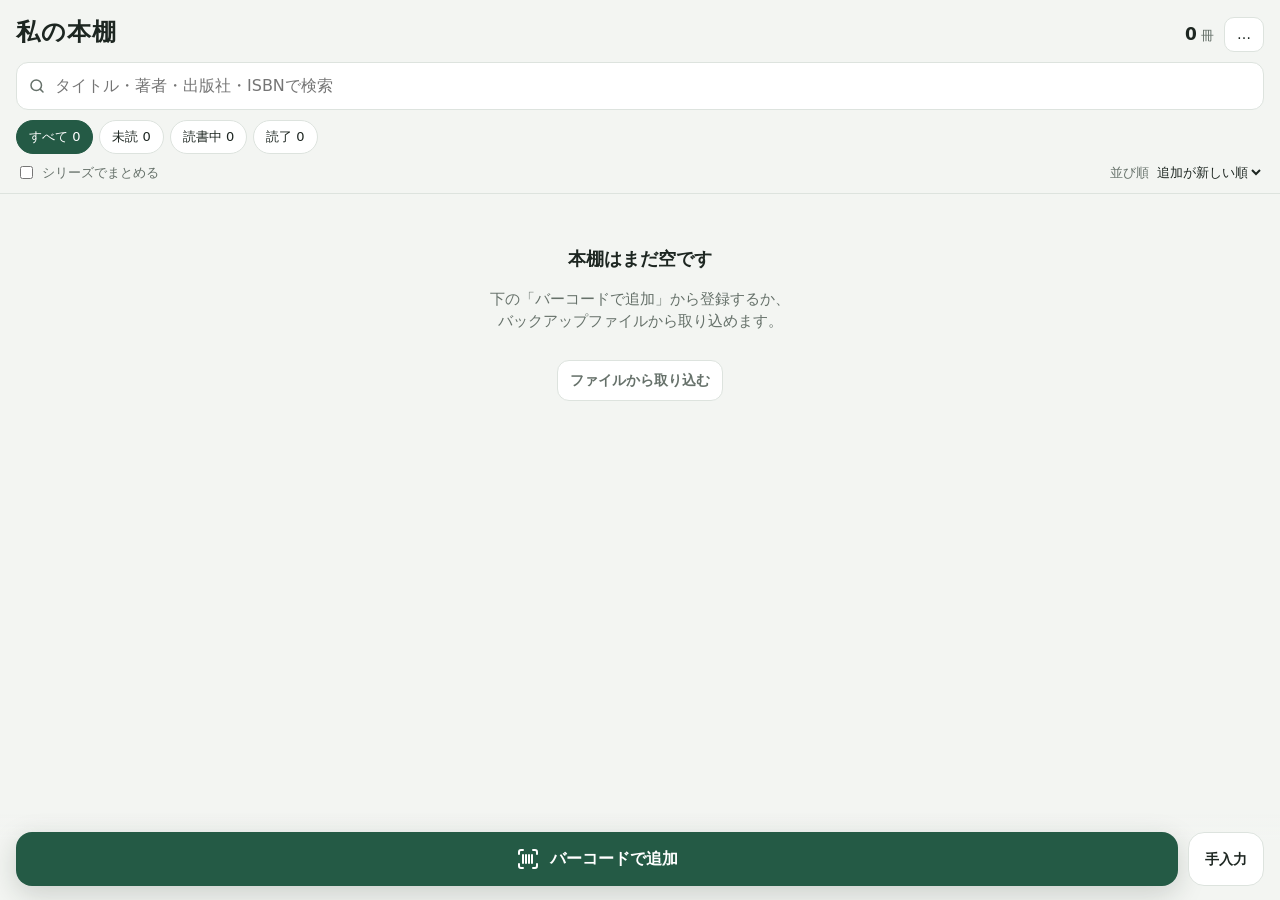
==== index.html @ 82bb4386 "蔵書管理アプリ「私の本棚」を追加 バーコード読み取り（カメラ・写真）、openBD/Google Booksでの書誌取得、 検索・絞り込み・シリーズ表示、JSON/CSVのバックアップ、オフライン対応" ====
<!doctype html>
<html lang="ja">
<head>
<meta charset="utf-8">
<meta name="viewport" content="width=device-width,initial-scale=1,viewport-fit=cover">
<title>私の本棚</title>
<meta name="theme-color" content="#f3f5f2" media="(prefers-color-scheme: light)">
<meta name="theme-color" content="#121815" media="(prefers-color-scheme: dark)">
<meta name="apple-mobile-web-app-capable" content="yes">
<meta name="mobile-web-app-capable" content="yes">
<meta name="apple-mobile-web-app-title" content="本棚">
<meta name="apple-mobile-web-app-status-bar-style" content="default">
<link rel="manifest" href="manifest.webmanifest">
<link rel="icon" href="icon-192.png">
<link rel="apple-touch-icon" href="apple-touch-icon.png">
<link rel="stylesheet" href="style.css">
</head>
<body>
<header class="wrap">
  <div class="top">
    <h1>私の本棚</h1>
    <div class="top-r">
      <span class="count" id="count"><b>0</b> 冊</span>
      <button class="iconbtn" id="menuBtn" aria-label="メニュー">…</button>
    </div>
  </div>
  <div class="search">
    <svg viewBox="0 0 24 24" fill="none" stroke-width="2" stroke-linecap="round"><circle cx="11" cy="11" r="7"/><path d="m20 20-3.5-3.5"/></svg>
    <input id="q" type="search" placeholder="タイトル・著者・出版社・ISBNで検索" autocomplete="off">
  </div>
  <div class="chips" id="chips" role="group" aria-label="読書状況で絞り込み"></div>
  <div class="tools">
    <label class="toggle"><input type="checkbox" id="groupToggle"> シリーズでまとめる</label>
    <label>並び順 <select id="sort">
      <option value="added">追加が新しい順</option>
      <option value="title">タイトル順</option>
      <option value="author">著者順</option>
      <option value="publisher">出版社順</option>
    </select></label>
  </div>
</header>

<main class="wrap">
  <ul class="list" id="list"></ul>
  <div class="empty" id="empty" hidden></div>
</main>

<div class="dock"><div class="wrap in">
  <button class="scan" id="scanBtn">
    <svg viewBox="0 0 24 24" fill="none" stroke-width="2" stroke-linecap="round"><path d="M3 7V5a2 2 0 0 1 2-2h2M17 3h2a2 2 0 0 1 2 2v2M21 17v2a2 2 0 0 1-2 2h-2M7 21H5a2 2 0 0 1-2-2v-2"/><path d="M7 8v8M10 8v8M13 8v8M16 8v8"/></svg>
    バーコードで追加
  </button>
  <button class="manual" id="manualBtn">手入力</button>
</div></div>

<!-- camera scanner -->
<section class="scanner" id="scanner" hidden aria-label="バーコード読み取り">
  <video id="video" playsinline muted></video>
  <div class="frame"><div class="box"><i class="laser"></i></div><p id="scanHint">裏表紙の上側のバーコード（978…）を枠に合わせてください</p></div>
  <div class="scan-top">
    <button class="pillbtn" id="scanClose">閉じる</button>
    <span class="scan-count" id="scanCount"></span>
    <button class="pillbtn" id="scanPhoto">写真から</button>
  </div>
  <div class="scan-card" id="scanCard" hidden></div>
</section>

<input type="file" id="photoInput" accept="image/*" capture="environment" hidden>
<input type="file" id="importInput" accept=".json,.csv,application/json,text/csv" hidden>

<div class="veil" id="veil" hidden></div>
<section class="sheet wrap" id="sheet" hidden role="dialog" aria-modal="true"></section>
<div class="toast" id="toast" hidden></div>
<div class="busy" id="busy" hidden><div id="busyText">読み込み中…</div></div>

<script src="zxing.min.js"></script>
<script src="app.js"></script>
</body>
</html>
---- style.css ----
/* 私の本棚 — one-column phone app: sticky shelf header, list of spines, scan bar at the thumb */
:root{
  --bg:#f3f5f2; --surface:#ffffff; --ink:#1d2621; --muted:#66716a; --line:#dde3de;
  --cloth:#245a45; --cloth-ink:#ffffff; --cloth-soft:#e2ede7;
  --unread:#7b8580; --unread-bg:#eceeed;
  --reading:#a4600e; --reading-bg:#fbefdc;
  --done:#2f7a52; --done-bg:#e1f1e7;
  --danger:#b3261e; --shadow:0 8px 28px rgba(20,40,30,.18);
  --f-body:"Hiragino Sans","Hiragino Kaku Gothic ProN","Noto Sans JP","Yu Gothic UI",system-ui,sans-serif;
  --f-display:"Hiragino Mincho ProN","Yu Mincho","Noto Serif JP",serif;
  color-scheme:light;
}
@media (prefers-color-scheme:dark){:root{
  --bg:#121815; --surface:#1a221e; --ink:#e6ece8; --muted:#97a39c; --line:#2b3530;
  --cloth:#5fb48b; --cloth-ink:#0e1a14; --cloth-soft:#1f3329;
  --unread:#a2aca6; --unread-bg:#262e2a; --reading:#f0b45e; --reading-bg:#3a2c17;
  --done:#6fcf98; --done-bg:#1a3426; --danger:#ff8a80; --shadow:0 8px 28px rgba(0,0,0,.5); color-scheme:dark}}
*{box-sizing:border-box}
[hidden]{display:none!important}
html,body{background:var(--bg);margin:0}
:root{padding-top:env(safe-area-inset-top,0px)}
body{color:var(--ink);font-family:var(--f-body);font-size:15px;line-height:1.5;-webkit-tap-highlight-color:transparent;-webkit-text-size-adjust:100%}
body::before{content:"";position:fixed;inset:0 0 auto;height:env(safe-area-inset-top,0px);z-index:20;background:var(--bg)}
button,input,select,textarea{font:inherit;color:inherit}
button{cursor:pointer}
img{max-width:100%}
:focus-visible{outline:2px solid var(--cloth);outline-offset:2px}
.wrap{padding-left:max(16px,env(safe-area-inset-left,0px));padding-right:max(16px,env(safe-area-inset-right,0px))}

header{position:sticky;top:env(safe-area-inset-top,0px);z-index:10;background:var(--bg);padding-block:14px 10px;border-bottom:1px solid var(--line)}
.top{display:flex;align-items:baseline;justify-content:space-between;gap:12px}
.top-r{display:flex;gap:10px;align-items:center}
h1{font-family:var(--f-display);font-size:24px;margin:0;letter-spacing:.04em}
.count{color:var(--muted);font-size:13px;font-variant-numeric:tabular-nums}
.count b{color:var(--ink);font-size:17px}
.iconbtn{border:1px solid var(--line);background:var(--surface);border-radius:10px;padding:6px 12px;font-size:14px}
.search{margin-top:10px;position:relative}
.search input{width:100%;border:1px solid var(--line);background:var(--surface);border-radius:12px;padding:11px 14px 11px 38px;font-size:16px;-webkit-appearance:none}
.search svg{position:absolute;left:12px;top:50%;transform:translateY(-50%);width:18px;height:18px;stroke:var(--muted)}
.chips{display:flex;gap:6px;margin-top:10px;overflow-x:auto;scrollbar-width:none}
.chips::-webkit-scrollbar{display:none}
.chip{flex:none;border:1px solid var(--line);background:var(--surface);border-radius:999px;padding:6px 12px;font-size:13px;font-variant-numeric:tabular-nums;white-space:nowrap}
.chip[aria-pressed="true"]{background:var(--cloth);border-color:var(--cloth);color:var(--cloth-ink)}
.tools{display:flex;gap:8px;align-items:center;justify-content:space-between;margin-top:8px;font-size:13px;color:var(--muted)}
.tools select{border:none;background:transparent;color:var(--ink);font-size:13px;padding:2px 0}
.toggle{display:flex;align-items:center;gap:6px}

main{padding-block:4px calc(110px + env(safe-area-inset-bottom,0px))}
.list{list-style:none;margin:0;padding:0}
.row{display:flex;gap:12px;align-items:center;padding:10px 0;border:0;border-bottom:1px solid var(--line);width:100%;background:none;text-align:left}
.spine{flex:none;width:6px;align-self:stretch;border-radius:3px;background:var(--unread)}
.spine.s-読書中{background:var(--reading)} .spine.s-読了{background:var(--done)}
.cover{flex:none;width:38px;height:54px;border-radius:3px;object-fit:cover;background:var(--unread-bg);box-shadow:0 1px 3px rgba(0,0,0,.2)}
.row .main{flex:1;min-width:0}
.row .t{font-weight:600;line-height:1.35;overflow:hidden;display:-webkit-box;-webkit-line-clamp:2;-webkit-box-orient:vertical}
.row .a{color:var(--muted);font-size:12.5px;white-space:nowrap;overflow:hidden;text-overflow:ellipsis;margin-top:2px}
.pill{flex:none;font-size:11.5px;border-radius:999px;padding:3px 9px;font-weight:600;background:var(--unread-bg);color:var(--unread)}
.pill.s-読書中{background:var(--reading-bg);color:var(--reading)} .pill.s-読了{background:var(--done-bg);color:var(--done)}
.series-meta{flex:none;text-align:right;font-size:12px;color:var(--muted);font-variant-numeric:tabular-nums;line-height:1.3}
.series-meta b{display:block;color:var(--ink);font-size:14px}
.bar{height:4px;border-radius:2px;background:var(--unread-bg);margin-top:6px;overflow:hidden;display:flex}
.bar i{display:block;height:100%}
.empty{padding:48px 8px;text-align:center;color:var(--muted)}
.empty h2{font-family:var(--f-display);color:var(--ink);font-size:18px;margin:0 0 6px}
.empty .btn{margin-top:12px}

.dock{position:fixed;left:0;right:0;bottom:0;z-index:15;background:linear-gradient(to top,var(--bg) 70%,transparent);padding-top:18px;padding-bottom:calc(14px + env(safe-area-inset-bottom,0px))}
.dock .in{display:flex;gap:10px}
.scan{flex:1;display:flex;align-items:center;justify-content:center;gap:10px;border:0;border-radius:16px;background:var(--cloth);color:var(--cloth-ink);font-weight:700;font-size:16px;padding:15px;box-shadow:var(--shadow)}
.scan svg{width:24px;height:24px;stroke:currentColor}
.manual{border:1px solid var(--line);background:var(--surface);border-radius:16px;padding:0 16px;font-size:14px;font-weight:600}

/* scanner */
.scanner{position:fixed;inset:0;z-index:60;background:#000;color:#fff}
.scanner video{position:absolute;inset:0;width:100%;height:100%;object-fit:cover}
.frame{position:absolute;inset:0;display:flex;flex-direction:column;align-items:center;justify-content:center;gap:16px;pointer-events:none}
.box{width:min(82vw,360px);height:min(34vw,150px);border:3px solid rgba(255,255,255,.9);border-radius:14px;box-shadow:0 0 0 100vmax rgba(0,0,0,.45);position:relative;overflow:hidden}
.laser{position:absolute;left:8px;right:8px;top:50%;height:2px;background:#5fe0a0;box-shadow:0 0 8px #5fe0a0}
.frame p{margin:0;font-size:14px;text-align:center;max-width:300px;padding:0 16px;text-shadow:0 1px 3px #000}
.scan-top{position:absolute;left:0;right:0;top:0;display:flex;justify-content:space-between;align-items:center;padding:calc(12px + env(safe-area-inset-top,0px)) max(16px,env(safe-area-inset-right,0px)) 12px max(16px,env(safe-area-inset-left,0px))}
.pillbtn{border:0;border-radius:999px;background:rgba(0,0,0,.55);color:#fff;padding:9px 16px;font-size:14px;font-weight:600;backdrop-filter:blur(6px)}
.scan-count{font-size:13px;background:rgba(0,0,0,.55);border-radius:999px;padding:4px 10px}
.scan-count:empty{display:none}
.scan-card{position:absolute;left:0;right:0;bottom:0;background:var(--surface);color:var(--ink);border-radius:20px 20px 0 0;padding:16px max(16px,env(safe-area-inset-right,0px)) calc(16px + env(safe-area-inset-bottom,0px)) max(16px,env(safe-area-inset-left,0px));box-shadow:var(--shadow)}
.sc-book{display:flex;gap:12px;align-items:flex-start}
.sc-book img{width:56px;height:80px;object-fit:cover;border-radius:4px;flex:none;background:var(--unread-bg)}
.sc-book .t{font-weight:700;font-size:16px;line-height:1.35}
.sc-book .a{color:var(--muted);font-size:13px;margin-top:2px}
.sc-msg{font-size:13px;margin:0 0 10px;padding:8px 10px;border-radius:10px;background:var(--cloth-soft)}
.sc-msg.warn{background:var(--reading-bg)}
.sc-status{display:grid;grid-template-columns:repeat(3,1fr);gap:6px;margin-top:12px}

/* sheet */
.veil{position:fixed;inset:0;background:rgba(10,20,15,.45);z-index:30}
.sheet{position:fixed;left:0;right:0;bottom:0;z-index:31;background:var(--surface);border-radius:20px 20px 0 0;max-height:92%;overflow-y:auto;-webkit-overflow-scrolling:touch;box-shadow:var(--shadow);padding-block:10px calc(20px + env(safe-area-inset-bottom,0px))}
@media (min-width:640px){.sheet{left:50%;right:auto;width:600px;transform:translateX(-50%)}}
.grip{width:40px;height:4px;border-radius:2px;background:var(--line);margin:0 auto 10px}
.sheet h2{font-family:var(--f-display);font-size:19px;margin:4px 0 2px;line-height:1.4;text-wrap:balance}
.sheet .sub{color:var(--muted);font-size:13px;margin:0 0 12px}
.head{display:flex;gap:12px;align-items:flex-start}
.head img{width:60px;height:86px;object-fit:cover;border-radius:4px;flex:none;box-shadow:0 1px 4px rgba(0,0,0,.25)}
.head .main{min-width:0}
.notice{border-radius:12px;padding:10px 12px;font-size:13.5px;margin:0 0 12px;background:var(--cloth-soft);color:var(--ink)}
.notice.warn{background:var(--reading-bg)}
.seg{display:grid;grid-template-columns:repeat(3,1fr);gap:6px;margin:4px 0 14px}
.seg button,.sc-status button{border:1px solid var(--line);background:var(--surface);border-radius:12px;padding:10px 4px;font-weight:600}
.seg button[aria-pressed="true"].s-未読,.sc-status button.s-未読{background:var(--unread-bg);border-color:var(--unread);color:var(--ink)}
.seg button[aria-pressed="true"].s-読書中,.sc-status button.s-読書中{background:var(--reading-bg);border-color:var(--reading);color:var(--reading)}
.seg button[aria-pressed="true"].s-読了,.sc-status button.s-読了{background:var(--done-bg);border-color:var(--done);color:var(--done)}
.form{display:grid;grid-template-columns:1fr 1fr;gap:10px}
.f{display:flex;flex-direction:column;gap:4px;min-width:0}
.f.full{grid-column:1/-1}
.f label{font-size:12px;color:var(--muted);letter-spacing:.02em}
.f input,.f textarea{border:1px solid var(--line);background:var(--bg);border-radius:10px;padding:10px 12px;font-size:16px;width:100%;-webkit-appearance:none}
.f textarea{min-height:76px;resize:vertical}
.hint{font-size:12px;color:var(--muted)}
.btn{border:1px solid var(--line);background:var(--surface);border-radius:12px;padding:9px 12px;font-size:14px;font-weight:600}
.actions{display:flex;gap:8px;margin-top:16px}
.btn.primary{flex:1;background:var(--cloth);border-color:var(--cloth);color:var(--cloth-ink);padding:13px;font-size:15px}
.btn.danger{color:var(--danger)}
.btn.danger-fill{flex:1;background:var(--danger);border-color:var(--danger);color:#fff;padding:13px}
.btn:disabled{opacity:.5}
.menu{display:flex;flex-direction:column;gap:8px}
.menu .btn{text-align:left;padding:13px 14px}
.menu h3{font-size:12px;color:var(--muted);margin:10px 0 0;letter-spacing:.04em;font-weight:600}
.toast{position:fixed;left:50%;transform:translateX(-50%);bottom:calc(92px + env(safe-area-inset-bottom,0px));z-index:70;background:var(--ink);color:var(--bg);padding:10px 16px;border-radius:12px;font-size:14px;max-width:calc(100% - 32px);box-shadow:var(--shadow)}
.busy{position:fixed;inset:0;z-index:80;display:flex;align-items:center;justify-content:center;background:rgba(10,20,15,.5)}
.busy div{background:var(--surface);border-radius:16px;padding:18px 22px;font-weight:600}
@media (prefers-reduced-motion:no-preference){
  .sheet{animation:up .22s ease-out}@keyframes up{from{transform:translateY(30px);opacity:.6}}
  .laser{animation:sweep 1.6s ease-in-out infinite alternate}@keyframes sweep{from{top:18%}to{top:82%}}
}
@media (prefers-reduced-motion:no-preference) and (min-width:640px){.sheet{animation:none}}
.scanner:not([hidden]) ~ .toast{bottom:auto;top:calc(64px + env(safe-area-inset-top,0px))}
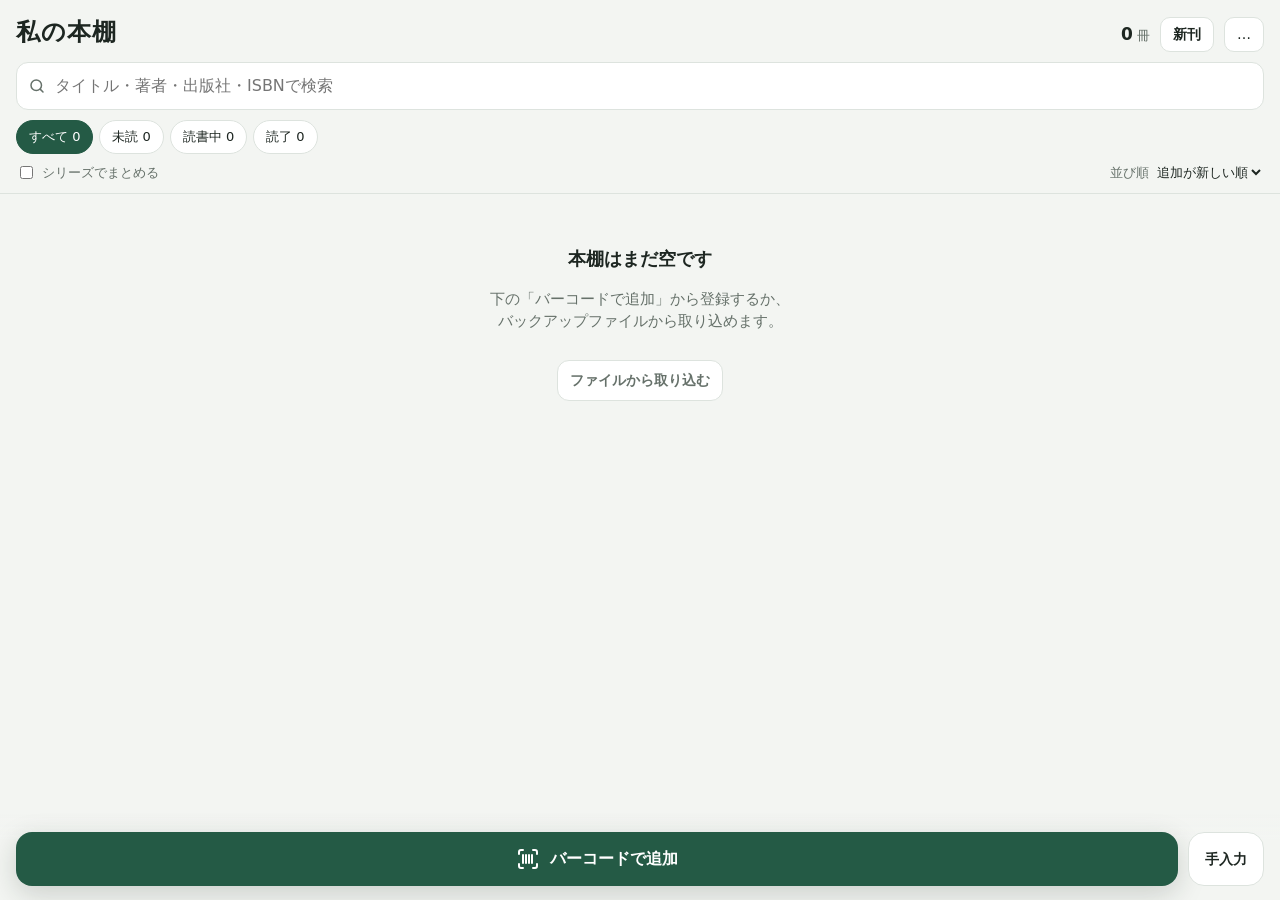
==== commit 7da76c7f: "新刊チェックページを追加 本棚の作家の新刊・発売予定を国立国会図書館サーチで調べ、 持っていない本を発売予定・今月・最近に分けて表示する。  Co-Authored-By: Claude Opus 5" ====
--- a/index.html
+++ b/index.html
@@ -21,6 +21,7 @@
     <h1>私の本棚</h1>
     <div class="top-r">
       <span class="count" id="count"><b>0</b> 冊</span>
+      <a class="headlink" href="shinkan.html">新刊</a>
       <button class="iconbtn" id="menuBtn" aria-label="メニュー">…</button>
     </div>
   </div>
--- a/style.css
+++ b/style.css
@@ -132,3 +132,40 @@
 }
 @media (prefers-reduced-motion:no-preference) and (min-width:640px){.sheet{animation:none}}
 .scanner:not([hidden]) ~ .toast{bottom:auto;top:calc(64px + env(safe-area-inset-top,0px))}
+
+/* ---------- 新刊チェック ---------- */
+.headlink{border:1px solid var(--line);background:var(--surface);border-radius:10px;padding:6px 12px;font-size:14px;color:var(--ink);text-decoration:none;font-weight:600}
+.back{color:var(--cloth);text-decoration:none;font-family:var(--f-body);font-weight:400;margin-right:6px;font-size:28px;line-height:1;position:relative;top:1px}
+.iconbtn b{color:var(--cloth)}
+.linkbtn{border:0;background:none;color:var(--cloth);font-weight:600;font-size:13px;padding:2px 0}
+.progress{margin-top:10px}
+.ptext{display:flex;justify-content:space-between;gap:8px;font-size:12.5px;color:var(--muted)}
+.ptext span{min-width:0;overflow:hidden;text-overflow:ellipsis;white-space:nowrap}
+.pbar{height:4px;background:var(--line);border-radius:2px;margin-top:5px;overflow:hidden}
+.pbar i{display:block;height:100%;width:0;background:var(--cloth);transition:width .3s}
+.shk-main{padding-bottom:calc(32px + env(safe-area-inset-bottom,0px))}
+.sec h2{font-family:var(--f-display);font-size:17px;margin:18px 0 4px;display:flex;align-items:baseline;gap:8px}
+.sec h2 small{font-family:var(--f-body);font-size:12px;color:var(--muted);font-weight:400}
+.nb{display:flex;gap:12px;align-items:flex-start;padding:12px 0;border:0;border-bottom:1px solid var(--line);width:100%;background:none;text-align:left}
+.nb .thumb{flex:none;width:44px;height:62px;border-radius:3px;background:var(--unread-bg);overflow:hidden;display:flex;align-items:center;justify-content:center;color:var(--muted);font-size:10px}
+.nb .thumb img{width:100%;height:100%;object-fit:cover}
+.nb .main{flex:1;min-width:0}
+.nb .t{font-weight:600;line-height:1.35}
+.nb .a{color:var(--muted);font-size:12.5px;margin-top:2px}
+.nb .date{flex:none;text-align:right;font-size:12px;color:var(--muted);font-variant-numeric:tabular-nums;line-height:1.3}
+.nb .date b{display:block;font-size:14px;color:var(--ink)}
+.badges{display:flex;gap:4px;flex-wrap:wrap;margin-top:5px}
+.badge{font-size:11px;border-radius:6px;padding:1px 7px;font-weight:600;background:var(--cloth-soft);color:var(--cloth)}
+.badge.soon{background:var(--reading-bg);color:var(--reading)}
+.credit{font-size:11.5px;color:var(--muted);margin:24px 0 0;text-align:center}
+.credit a{color:inherit}
+.alist{display:flex;flex-direction:column;max-height:55vh;overflow-y:auto;margin:0 -4px;padding:0 4px}
+.alist label{display:flex;align-items:center;gap:10px;padding:10px 2px;border-bottom:1px solid var(--line);font-size:15px}
+.alist label input{width:20px;height:20px;accent-color:var(--cloth)}
+.alist label span{flex:1;min-width:0}
+.alist label small{color:var(--muted);font-variant-numeric:tabular-nums}
+.alist label em{font-style:normal;font-size:11px;color:var(--muted)}
+.addrow{display:flex;gap:8px;margin:10px 0}
+.addrow input{flex:1;min-width:0;border:1px solid var(--line);background:var(--bg);border-radius:10px;padding:10px 12px;font-size:16px}
+.linkrow{display:flex;flex-direction:column;gap:8px}
+.linkrow a{display:block;text-align:left;text-decoration:none;color:var(--ink)}
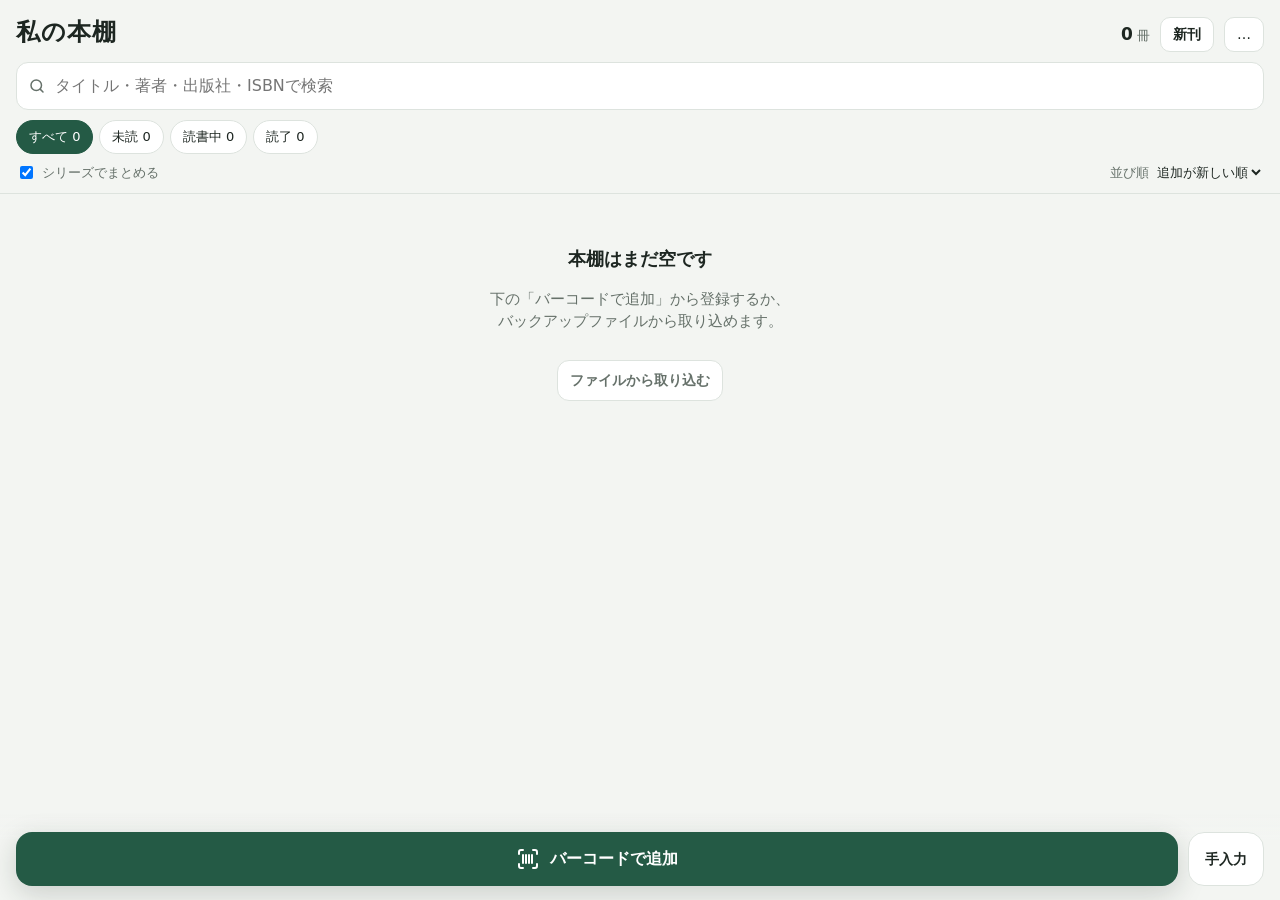
==== commit ec0f8f8b: "表紙画像の取得元を見直す openBDが表紙画像を返さなくなっていたため、Google Books → Amazon → 国立国会図書館 の順に探すようにした。Googleの正方形の 新刊バナーや1x" ====
--- a/index.html
+++ b/index.html
@@ -75,6 +75,7 @@
 <div class="busy" id="busy" hidden><div id="busyText">読み込み中…</div></div>
 
 <script src="zxing.min.js"></script>
+<script src="covers.js"></script>
 <script src="app.js"></script>
 </body>
 </html>
--- a/style.css
+++ b/style.css
@@ -169,3 +169,33 @@
 .addrow input{flex:1;min-width:0;border:1px solid var(--line);background:var(--bg);border-radius:10px;padding:10px 12px;font-size:16px}
 .linkrow{display:flex;flex-direction:column;gap:8px}
 .linkrow a{display:block;text-align:left;text-decoration:none;color:var(--ink)}
+
+/* ---------- 表紙・シリーズ ---------- */
+.cover{flex:none;width:40px;height:57px}
+.cover,.hcover,.vcover{border-radius:3px;object-fit:cover;background:var(--unread-bg);box-shadow:0 1px 3px rgba(0,0,0,.22)}
+.hcover{flex:none;width:64px;height:91px}
+.vcover{flex:none;width:32px;height:46px}
+.ph{display:flex;align-items:center;justify-content:center;overflow:hidden;background:linear-gradient(90deg,hsl(var(--h) 38% 34%) 0 14%,hsl(var(--h) 42% 44%) 14%);color:#fff}
+.ph span{display:block;width:1.15em;word-break:break-all;overflow-wrap:anywhere;text-align:center;font-size:9px;line-height:1.08;font-weight:700;max-height:50px;overflow:hidden;margin-left:5px}
+.hcover.ph span{font-size:12px;max-height:80px;margin-left:8px}
+.vcover.ph span{font-size:7px;max-height:40px;margin-left:4px}
+@media (prefers-color-scheme:dark){.ph{background:linear-gradient(90deg,hsl(var(--h) 30% 26%) 0 14%,hsl(var(--h) 32% 34%) 14%)}}
+.stack{flex:none;position:relative;width:46px;height:61px}
+.stack::before,.stack::after{content:"";position:absolute;width:40px;height:57px;border-radius:3px;background:var(--unread-bg);box-shadow:0 1px 2px rgba(0,0,0,.18)}
+.stack::before{left:6px;top:0}
+.stack::after{left:3px;top:2px;background:var(--line)}
+.stack>.cover{position:absolute;left:0;top:4px;z-index:1}
+.vlist{list-style:none;margin:12px 0 0;padding:0}
+.vlist li{display:flex;align-items:center;gap:8px;border-bottom:1px solid var(--line)}
+.vrow{flex:1;min-width:0;display:flex;gap:10px;align-items:center;padding:8px 0;border:0;background:none;text-align:left}
+.vrow .main{min-width:0}
+.vrow .t{font-weight:600;font-size:14px;line-height:1.35}
+.vrow .a{color:var(--muted);font-size:12px;white-space:nowrap;overflow:hidden;text-overflow:ellipsis}
+.vst{border:0;cursor:pointer;padding:5px 11px}
+.head .hcover{margin-top:2px}
+.sgrp>summary{list-style:none;cursor:pointer}
+.sgrp>summary::-webkit-details-marker{display:none}
+.sgrp .cnt{font-size:12px;font-weight:600;color:var(--cloth);background:var(--cloth-soft);border-radius:6px;padding:1px 6px;margin-left:4px;white-space:nowrap}
+.sgrp[open]>summary{border-bottom-style:dashed}
+.sgrp-in{padding-left:20px}
+.sgrp-in .nb .thumb{width:34px;height:48px}
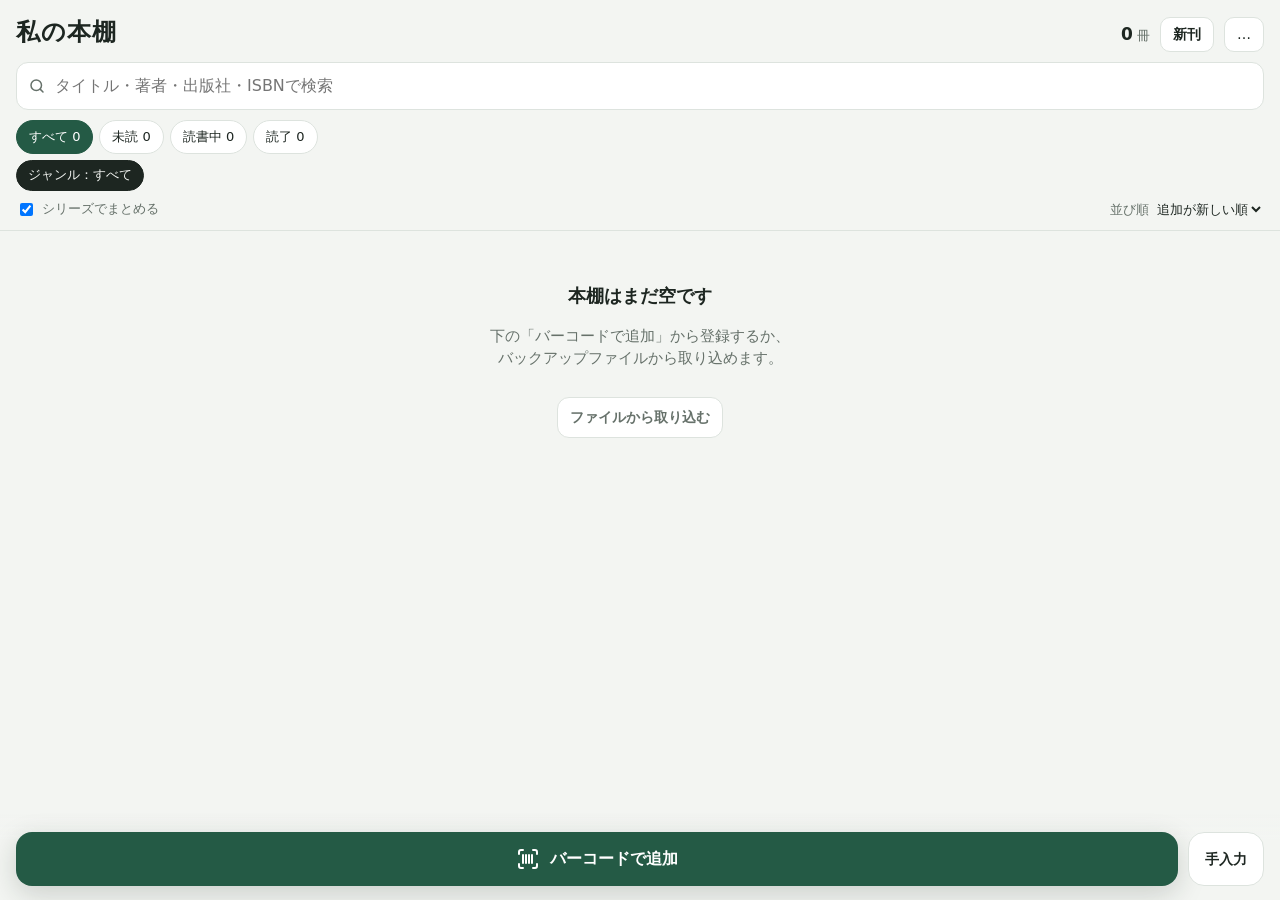
==== commit 3086578b: "ジャンル分けを追加 漫画・小説・ライトノベル・新書・参考書・雑誌・その他 で本を分け、 一覧と新刊チェックでジャンル別に絞り込めるようにした。  - レーベル名・出版社・タイトルから自動判定し、同じシ" ====
--- a/index.html
+++ b/index.html
@@ -30,6 +30,8 @@
     <input id="q" type="search" placeholder="タイトル・著者・出版社・ISBNで検索" autocomplete="off">
   </div>
   <div class="chips" id="chips" role="group" aria-label="読書状況で絞り込み"></div>
+  <div class="chips kinds" id="kinds" role="group" aria-label="ジャンルで絞り込み"></div>
+  <p class="kind-note" id="kindNote" hidden></p>
   <div class="tools">
     <label class="toggle"><input type="checkbox" id="groupToggle"> シリーズでまとめる</label>
     <label>並び順 <select id="sort">
@@ -75,6 +77,7 @@
 <div class="busy" id="busy" hidden><div id="busyText">読み込み中…</div></div>
 
 <script src="zxing.min.js"></script>
+<script src="kinds.js"></script>
 <script src="covers.js"></script>
 <script src="app.js"></script>
 </body>
--- a/style.css
+++ b/style.css
@@ -199,3 +199,13 @@
 .sgrp[open]>summary{border-bottom-style:dashed}
 .sgrp-in{padding-left:20px}
 .sgrp-in .nb .thumb{width:34px;height:48px}
+
+/* ---------- ジャンル ---------- */
+.chips.kinds{margin-top:6px}
+.kchip{font-size:12.5px;padding:5px 11px}
+.chip.kchip[aria-pressed="true"]{background:var(--ink);border-color:var(--ink);color:var(--bg)}
+.kind-note{margin:6px 0 0;font-size:12px;color:var(--muted)}
+.ktag{display:inline-block;font-size:10.5px;font-weight:700;color:var(--cloth);background:var(--cloth-soft);border-radius:5px;padding:0 5px;margin-right:6px;vertical-align:1px}
+.kindseg{display:grid;grid-template-columns:repeat(4,1fr);gap:6px}
+.kindseg button{border:1px solid var(--line);background:var(--surface);border-radius:10px;padding:8px 2px;font-size:13px;font-weight:600}
+.kindseg button[aria-pressed="true"]{background:var(--cloth);border-color:var(--cloth);color:var(--cloth-ink)}
